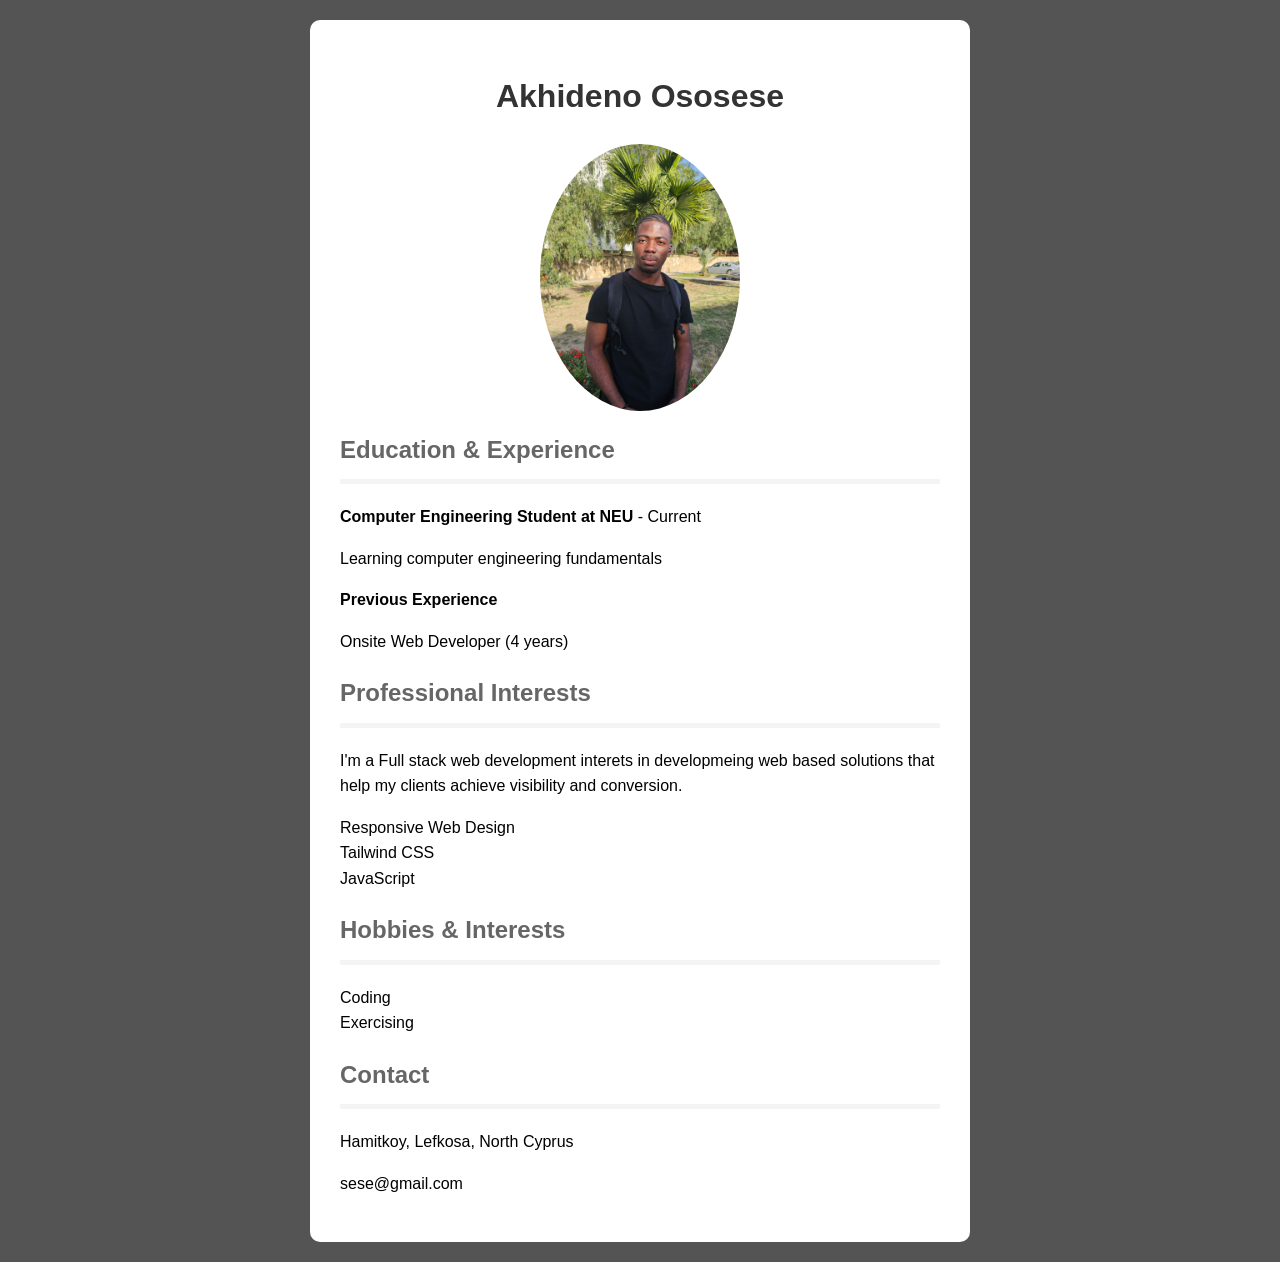
==== index.html @ d870d0c8 "For 006 assignment" ====
<!doctype html>
<html lang="en">
  <head>
    <meta charset="UTF-8" />
    <meta name="viewport" content="width=device-width, initial-scale=1.0" />
    <title>HomePage</title>
    <link rel="stylesheet" href="style.css" />
  </head>
  <body>
    <div class="container">
      <h1>Akhideno Ososese</h1>

      <img src="assets\se.jpg" alt="Mohd Abdurehman - Profile Photo" />

      <h2>Education & Experience</h2>
      <p><b>Computer Engineering Student at NEU</b> - Current</p>
      <p>Learning computer engineering fundamentals</p>
      <p><b>Previous Experience</b></p>
      <p>Onsite Web Developer (4 years)</p>

      <h2>Professional Interests</h2>
      <p>
        I'm a Full stack web development interets in developmeing web based solutions that help my clients achieve visibility and conversion.
      </p>
      <ul>
        <li>Responsive Web Design</li>
        <li>Tailwind CSS</li>
        <li>JavaScript</li>
      </ul>

      <h2>Hobbies & Interests</h2>
      <ul>
        <li>Coding</li>
        <li>Exercising</li>
      </ul>

      <h2>Contact</h2>
      <p>Hamitkoy, Lefkosa, North Cyprus</p>
      <p>sese@gmail.com</p>
    </div>
  </body>
</html>
---- style.css ----
body {
  font-family: Arial, sans-serif;
  line-height: 1.6;
  margin: 0;
  padding: 20px;
  background-color: #555454;
}

.container {
  max-width: 600px;
  margin: auto;
  background: white;
  padding: 30px;
  border-radius: 10px;
}

img {
  max-width: 200px;
  border-radius: 100%;
  display: block;
  margin: 20px auto;
}

h1 {
  color: #333;
  text-align: center;
}

h2 {
  color: #666;
  border-bottom: 5px solid #f4f4f4f1;
  padding-bottom: 10px;
}

ul {
  list-style-type: none;
  padding: 0;
}
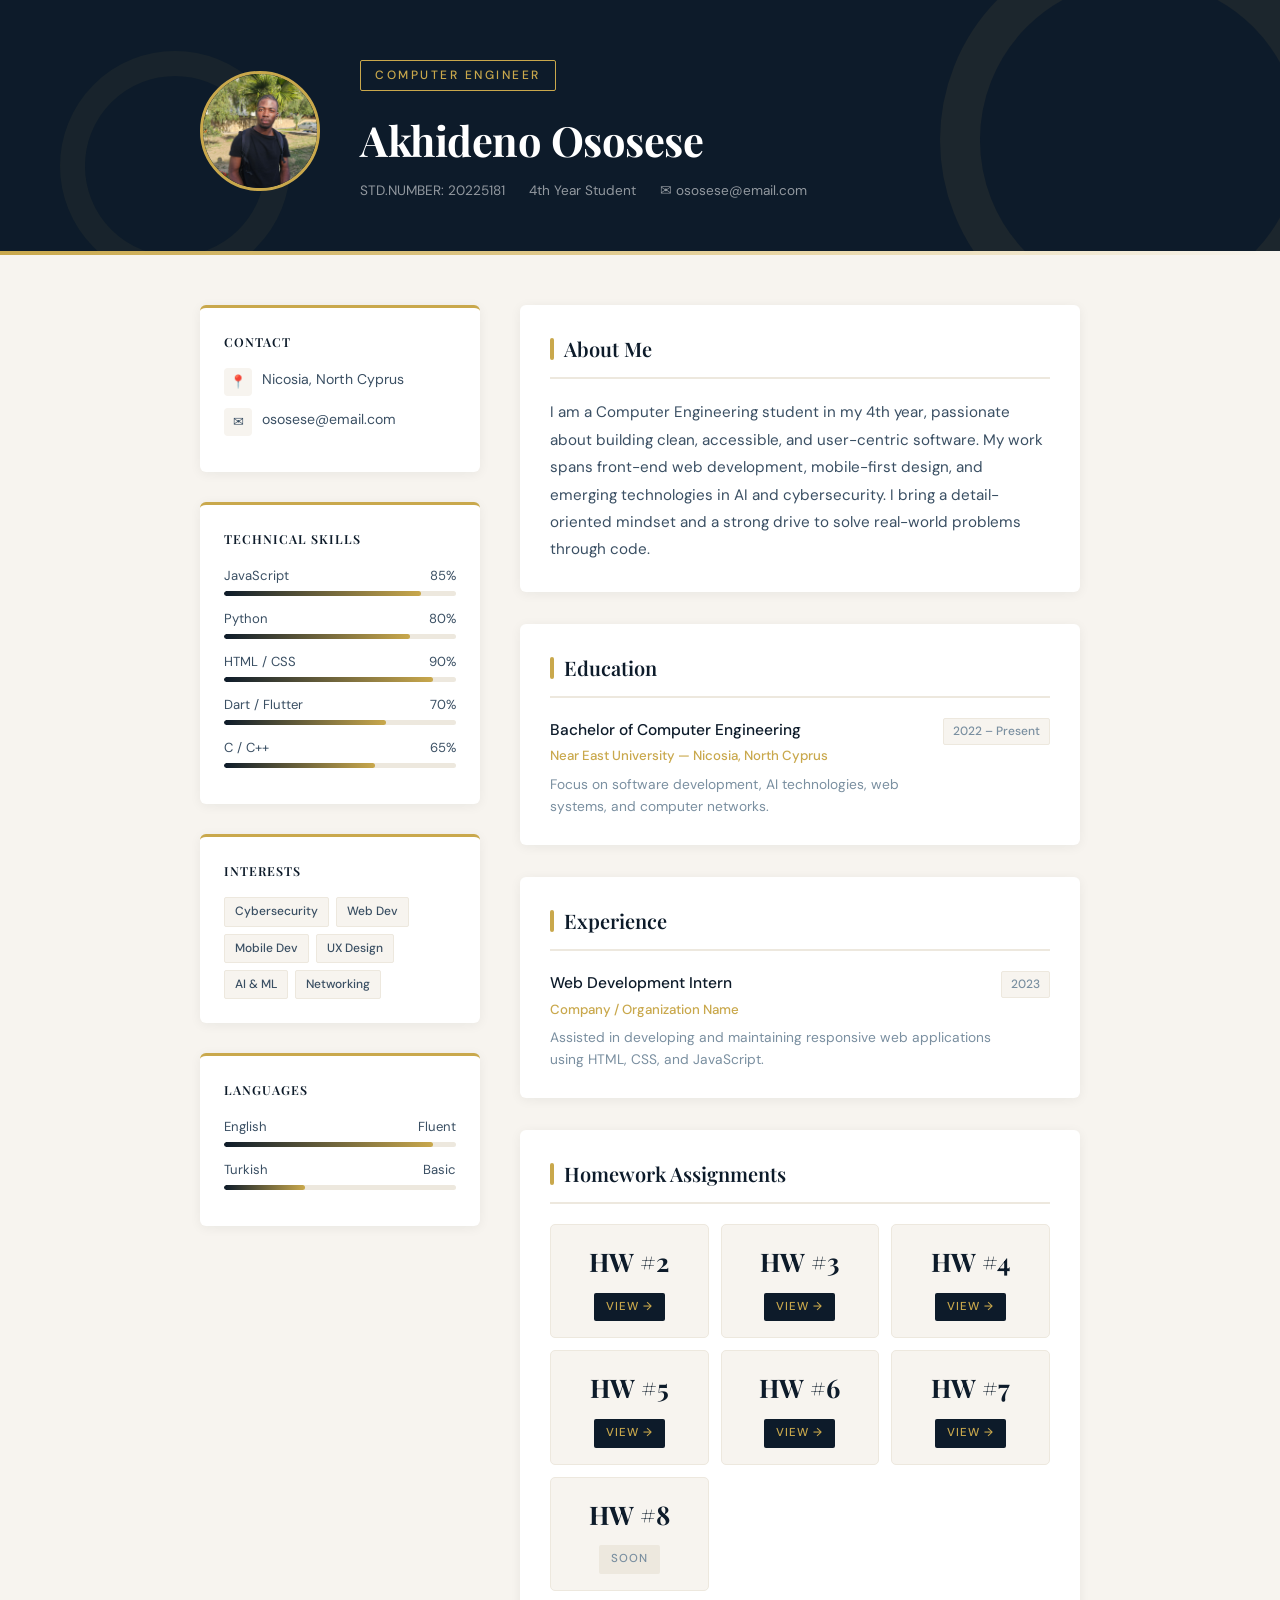
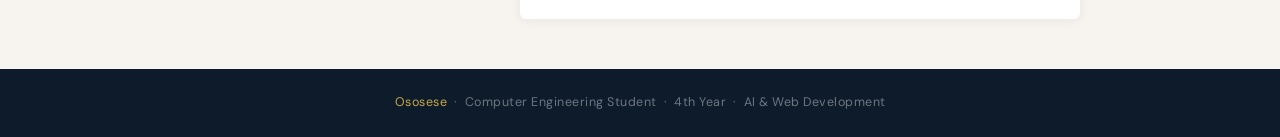
==== commit 01dc7721: "added all the hw's" ====
--- a/index.html
+++ b/index.html
@@ -1,42 +1,547 @@
 <!doctype html>
 <html lang="en">
-  <head>
-    <meta charset="UTF-8" />
-    <meta name="viewport" content="width=device-width, initial-scale=1.0" />
-    <title>HomePage</title>
-    <link rel="stylesheet" href="style.css" />
-  </head>
-  <body>
-    <div class="container">
+<head>
+  <meta charset="UTF-8" />
+  <meta name="viewport" content="width=device-width, initial-scale=1.0" />
+  <title>Ososese | Computer Engineer</title>
+  <link href="https://fonts.googleapis.com/css2?family=Playfair+Display:wght@400;600;700&family=DM+Sans:wght@300;400;500&display=swap" rel="stylesheet" />
+  <style>
+    :root {
+      --gold: #C9A84C;
+      --gold-light: #E8D5A3;
+      --navy: #0D1B2A;
+      --navy-mid: #1A2E42;
+      --navy-light: #243B55;
+      --cream: #F7F4EF;
+      --cream-dark: #EDE8DE;
+      --text-dark: #0D1B2A;
+      --text-mid: #3A4F63;
+      --text-muted: #7A8FA0;
+      --white: #ffffff;
+    }
+
+    * { margin: 0; padding: 0; box-sizing: border-box; }
+
+    body {
+      font-family: 'DM Sans', sans-serif;
+      background: var(--cream);
+      color: var(--text-dark);
+      line-height: 1.6;
+    }
+
+    /* ── HEADER ── */
+    header {
+      background: var(--navy);
+      color: var(--white);
+      padding: 0;
+      position: relative;
+      overflow: hidden;
+    }
+
+    header::before {
+      content: '';
+      position: absolute;
+      top: -60px; right: -60px;
+      width: 320px; height: 320px;
+      border-radius: 50%;
+      border: 40px solid rgba(201,168,76,0.08);
+    }
+
+    header::after {
+      content: '';
+      position: absolute;
+      bottom: -30px; left: 60px;
+      width: 180px; height: 180px;
+      border-radius: 50%;
+      border: 25px solid rgba(201,168,76,0.06);
+    }
+
+    .header-inner {
+      max-width: 960px;
+      margin: 0 auto;
+      padding: 60px 40px 50px;
+      display: flex;
+      align-items: center;
+      gap: 40px;
+      position: relative;
+      z-index: 1;
+    }
+
+    .avatar-wrap {
+      flex: 0 0 120px;
+    }
+
+    .avatar {
+      width: 120px; height: 120px;
+      border-radius: 50%;
+      border: 3px solid var(--gold);
+      object-fit: cover;
+      display: block;
+      background: var(--navy-light);
+    }
+
+    .avatar-initials {
+      width: 120px; height: 120px;
+      border-radius: 50%;
+      border: 3px solid var(--gold);
+      background: var(--navy-light);
+      display: flex; align-items: center; justify-content: center;
+      font-family: 'Playfair Display', serif;
+      font-size: 2.2rem;
+      color: var(--gold);
+      font-weight: 600;
+    }
+
+    .header-text { flex: 1; }
+
+    .header-text h1 {
+      font-family: 'Playfair Display', serif;
+      font-size: 2.6rem;
+      font-weight: 700;
+      letter-spacing: -0.5px;
+      color: var(--white);
+      margin-bottom: 6px;
+    }
+
+    .title-tag {
+      display: inline-block;
+      font-size: 0.75rem;
+      font-weight: 500;
+      letter-spacing: 2.5px;
+      text-transform: uppercase;
+      color: var(--gold);
+      border: 1px solid var(--gold);
+      padding: 5px 14px;
+      border-radius: 2px;
+      margin-bottom: 16px;
+    }
+
+    .header-meta {
+      display: flex;
+      gap: 24px;
+      flex-wrap: wrap;
+      font-size: 0.85rem;
+      color: rgba(255,255,255,0.55);
+    }
+
+    .header-meta span { display: flex; align-items: center; gap: 6px; }
+
+    /* ── GOLD DIVIDER ── */
+    .gold-bar {
+      height: 4px;
+      background: linear-gradient(90deg, var(--gold) 0%, var(--gold-light) 60%, transparent 100%);
+    }
+
+    /* ── LAYOUT ── */
+    .page {
+      max-width: 960px;
+      margin: 0 auto;
+      padding: 50px 40px;
+      display: grid;
+      grid-template-columns: 280px 1fr;
+      gap: 40px;
+      align-items: start;
+    }
+
+    /* ── SIDEBAR ── */
+    .sidebar { display: flex; flex-direction: column; gap: 30px; }
+
+    .side-card {
+      background: var(--white);
+      border-radius: 6px;
+      padding: 24px;
+      border-top: 3px solid var(--gold);
+      box-shadow: 0 2px 12px rgba(13,27,42,0.06);
+    }
+
+    .side-card h3 {
+      font-family: 'Playfair Display', serif;
+      font-size: 1rem;
+      font-weight: 600;
+      color: var(--navy);
+      margin-bottom: 16px;
+      text-transform: uppercase;
+      letter-spacing: 1px;
+      font-size: 0.78rem;
+    }
+
+    .contact-item {
+      display: flex;
+      align-items: flex-start;
+      gap: 10px;
+      margin-bottom: 12px;
+      font-size: 0.88rem;
+      color: var(--text-mid);
+    }
+
+    .contact-icon {
+      width: 28px; height: 28px;
+      border-radius: 4px;
+      background: var(--cream);
+      display: flex; align-items: center; justify-content: center;
+      flex: 0 0 28px;
+      font-size: 13px;
+    }
+
+    .skill-bar-wrap { margin-bottom: 12px; }
+
+    .skill-label {
+      display: flex;
+      justify-content: space-between;
+      font-size: 0.82rem;
+      color: var(--text-mid);
+      margin-bottom: 5px;
+    }
+
+    .skill-bar {
+      height: 5px;
+      background: var(--cream-dark);
+      border-radius: 99px;
+      overflow: hidden;
+    }
+
+    .skill-fill {
+      height: 100%;
+      background: linear-gradient(90deg, var(--navy) 0%, var(--gold) 100%);
+      border-radius: 99px;
+    }
+
+    .tag-list { display: flex; flex-wrap: wrap; gap: 7px; }
+
+    .tag {
+      font-size: 0.75rem;
+      padding: 4px 10px;
+      border-radius: 2px;
+      background: var(--cream);
+      color: var(--text-mid);
+      border: 1px solid var(--cream-dark);
+      font-weight: 500;
+    }
+
+    /* ── MAIN CONTENT ── */
+    .main { display: flex; flex-direction: column; gap: 32px; }
+
+    .section {
+      background: var(--white);
+      border-radius: 6px;
+      padding: 28px 30px;
+      box-shadow: 0 2px 12px rgba(13,27,42,0.06);
+    }
+
+    .section-title {
+      font-family: 'Playfair Display', serif;
+      font-size: 1.25rem;
+      font-weight: 600;
+      color: var(--navy);
+      margin-bottom: 20px;
+      padding-bottom: 12px;
+      border-bottom: 2px solid var(--cream-dark);
+      display: flex;
+      align-items: center;
+      gap: 10px;
+    }
+
+    .section-title::before {
+      content: '';
+      width: 4px; height: 22px;
+      background: var(--gold);
+      border-radius: 2px;
+      display: block;
+    }
+
+    .about-text {
+      font-size: 0.95rem;
+      color: var(--text-mid);
+      line-height: 1.8;
+    }
+
+    /* Timeline items */
+    .timeline-item {
+      display: grid;
+      grid-template-columns: 1fr auto;
+      gap: 8px;
+      margin-bottom: 22px;
+      padding-bottom: 22px;
+      border-bottom: 1px solid var(--cream-dark);
+      position: relative;
+    }
+
+    .timeline-item:last-child { border-bottom: none; margin-bottom: 0; padding-bottom: 0; }
+
+    .item-title {
+      font-weight: 500;
+      font-size: 0.97rem;
+      color: var(--navy);
+      margin-bottom: 3px;
+    }
+
+    .item-org {
+      font-size: 0.83rem;
+      color: var(--gold);
+      font-weight: 500;
+      margin-bottom: 6px;
+    }
+
+    .item-desc {
+      font-size: 0.86rem;
+      color: var(--text-muted);
+      line-height: 1.6;
+    }
+
+    .item-date {
+      font-size: 0.75rem;
+      font-weight: 500;
+      color: var(--text-muted);
+      white-space: nowrap;
+      background: var(--cream);
+      padding: 3px 9px;
+      border-radius: 2px;
+      height: fit-content;
+      border: 1px solid var(--cream-dark);
+    }
+
+    /* Homework grid */
+    .hw-grid {
+      display: grid;
+      grid-template-columns: repeat(auto-fill, minmax(130px, 1fr));
+      gap: 12px;
+    }
+
+    .hw-card {
+      background: var(--cream);
+      border: 1px solid var(--cream-dark);
+      border-radius: 5px;
+      padding: 16px 12px;
+      text-align: center;
+      transition: all 0.2s;
+    }
+
+    .hw-card:hover {
+      border-color: var(--gold);
+      transform: translateY(-2px);
+      box-shadow: 0 4px 14px rgba(13,27,42,0.08);
+    }
+
+    .hw-num {
+      font-family: 'Playfair Display', serif;
+      font-size: 1.6rem;
+      font-weight: 700;
+      color: var(--navy);
+      margin-bottom: 10px;
+    }
+
+    .hw-link {
+      display: inline-block;
+      background: var(--navy);
+      color: var(--gold);
+      text-decoration: none;
+      font-size: 0.72rem;
+      font-weight: 500;
+      letter-spacing: 1px;
+      padding: 5px 12px;
+      border-radius: 2px;
+      transition: background 0.2s;
+    }
+
+    .hw-link:hover { background: var(--navy-light); }
+
+    .hw-coming {
+      display: inline-block;
+      background: var(--cream-dark);
+      color: var(--text-muted);
+      font-size: 0.72rem;
+      font-weight: 500;
+      letter-spacing: 1px;
+      padding: 5px 12px;
+      border-radius: 2px;
+    }
+
+    /* Footer */
+    footer {
+      background: var(--navy);
+      color: rgba(255,255,255,0.4);
+      text-align: center;
+      padding: 24px;
+      font-size: 0.78rem;
+      letter-spacing: 0.5px;
+    }
+
+    footer span { color: var(--gold); }
+
+    @media (max-width: 720px) {
+      .page { grid-template-columns: 1fr; padding: 30px 20px; }
+      .header-inner { flex-direction: column; align-items: flex-start; padding: 40px 24px 36px; }
+      .header-text h1 { font-size: 2rem; }
+      .hw-grid { grid-template-columns: repeat(3, 1fr); }
+    }
+  </style>
+</head>
+<body>
+
+<header>
+  <div class="header-inner">
+    <div class="avatar-wrap">
+  <img src="assets\se.jpg" alt="Profile Photo" class="avatar">
+</div>
+
+    <div class="header-text">
+      <div class="title-tag">Computer Engineer</div>
       <h1>Akhideno Ososese</h1>
-
-      <img src="assets\se.jpg" alt="Mohd Abdurehman - Profile Photo" />
-
-      <h2>Education & Experience</h2>
-      <p><b>Computer Engineering Student at NEU</b> - Current</p>
-      <p>Learning computer engineering fundamentals</p>
-      <p><b>Previous Experience</b></p>
-      <p>Onsite Web Developer (4 years)</p>
-
-      <h2>Professional Interests</h2>
-      <p>
-        I'm a Full stack web development interets in developmeing web based solutions that help my clients achieve visibility and conversion.
+      <div class="header-meta">
+        <span>STD.NUMBER: 20225181</span>
+        <span> 4th Year Student</span>
+        <span>✉ ososese@email.com</span>
+      </div>
+    </div>
+  </div>
+</header>
+<div class="gold-bar"></div>
+
+<div class="page">
+
+  <!-- SIDEBAR -->
+  <aside class="sidebar">
+
+    <div class="side-card">
+      <h3>Contact</h3>
+      <div class="contact-item">
+        <div class="contact-icon">📍</div>
+        <div>Nicosia, North Cyprus</div>
+      </div>
+      <div class="contact-item">
+        <div class="contact-icon">✉</div>
+        <div>ososese@email.com</div>
+      </div>
+      
+    </div>
+
+    <div class="side-card">
+      <h3>Technical Skills</h3>
+      <div class="skill-bar-wrap">
+        <div class="skill-label"><span>JavaScript</span><span>85%</span></div>
+        <div class="skill-bar"><div class="skill-fill" style="width:85%"></div></div>
+      </div>
+      <div class="skill-bar-wrap">
+        <div class="skill-label"><span>Python</span><span>80%</span></div>
+        <div class="skill-bar"><div class="skill-fill" style="width:80%"></div></div>
+      </div>
+      <div class="skill-bar-wrap">
+        <div class="skill-label"><span>HTML / CSS</span><span>90%</span></div>
+        <div class="skill-bar"><div class="skill-fill" style="width:90%"></div></div>
+      </div>
+      <div class="skill-bar-wrap">
+        <div class="skill-label"><span>Dart / Flutter</span><span>70%</span></div>
+        <div class="skill-bar"><div class="skill-fill" style="width:70%"></div></div>
+      </div>
+      <div class="skill-bar-wrap">
+        <div class="skill-label"><span>C / C++</span><span>65%</span></div>
+        <div class="skill-bar"><div class="skill-fill" style="width:65%"></div></div>
+      </div>
+    </div>
+
+    <div class="side-card">
+      <h3>Interests</h3>
+      <div class="tag-list">
+        <span class="tag">Cybersecurity</span>
+        <span class="tag">Web Dev</span>
+        <span class="tag">Mobile Dev</span>
+        <span class="tag">UX Design</span>
+        <span class="tag">AI & ML</span>
+        <span class="tag">Networking</span>
+      </div>
+    </div>
+
+    <div class="side-card">
+      <h3>Languages</h3>
+      <div class="skill-bar-wrap">
+        <div class="skill-label"><span>English</span><span>Fluent</span></div>
+        <div class="skill-bar"><div class="skill-fill" style="width:90%"></div></div>
+      </div>
+      
+      <div class="skill-bar-wrap">
+        <div class="skill-label"><span>Turkish</span><span>Basic</span></div>
+        <div class="skill-bar"><div class="skill-fill" style="width:35%"></div></div>
+      </div>
+    </div>
+
+  </aside>
+
+  <!-- MAIN -->
+  <main class="main">
+
+    <div class="section">
+      <div class="section-title">About Me</div>
+      <p class="about-text">
+        I am a Computer Engineering student in my 4th year, passionate about building clean, accessible, and user-centric software. My work spans front-end web development, mobile-first design, and emerging technologies in AI and cybersecurity. I bring a detail-oriented mindset and a strong drive to solve real-world problems through code.
       </p>
-      <ul>
-        <li>Responsive Web Design</li>
-        <li>Tailwind CSS</li>
-        <li>JavaScript</li>
-      </ul>
-
-      <h2>Hobbies & Interests</h2>
-      <ul>
-        <li>Coding</li>
-        <li>Exercising</li>
-      </ul>
-
-      <h2>Contact</h2>
-      <p>Hamitkoy, Lefkosa, North Cyprus</p>
-      <p>sese@gmail.com</p>
-    </div>
-  </body>
-</html>
+    </div>
+
+    <div class="section">
+      <div class="section-title">Education</div>
+      <div class="timeline-item">
+        <div>
+          <div class="item-title">Bachelor of Computer Engineering</div>
+          <div class="item-org">Near East University — Nicosia, North Cyprus</div>
+          <div class="item-desc">Focus on software development, AI technologies, web systems, and computer networks.</div>
+        </div>
+        <div class="item-date">2022 – Present</div>
+      </div>
+      
+    </div>
+
+    <div class="section">
+      <div class="section-title">Experience</div>
+     
+      <div class="timeline-item">
+        <div>
+          <div class="item-title">Web Development Intern</div>
+          <div class="item-org">Company / Organization Name</div>
+          <div class="item-desc">Assisted in developing and maintaining responsive web applications using HTML, CSS, and JavaScript.</div>
+        </div>
+        <div class="item-date">2023</div>
+      </div>
+    </div>
+
+    <div class="section">
+      <div class="section-title">Homework Assignments</div>
+      <div class="hw-grid">
+        <div class="hw-card">
+          <div class="hw-num">HW #2</div>
+          <a href="hw2/006-HW-2.pdf" class="hw-link">VIEW →</a>
+        </div>
+        <div class="hw-card">
+          <div class="hw-num">HW #3</div>
+          <a href="hw3/006-HW-3.pdf" class="hw-link">VIEW →</a>
+        </div>
+        <div class="hw-card">
+          <div class="hw-num">HW #4</div>
+          <a href="hw4/006-HW-4.pdf" class="hw-link">VIEW →</a>
+        </div>
+        <div class="hw-card">
+          <div class="hw-num">HW #5</div>
+          <a href="hw5/006-HW-5.pdf" class="hw-link">VIEW →</a>
+        </div>
+        <div class="hw-card">
+          <div class="hw-num">HW #6</div>
+          <a href="hw6/006-HW-6.pdf" class="hw-link">VIEW →</a>
+        </div>
+        <div class="hw-card">
+          <div class="hw-num">HW #7</div>
+          <a href="hw7/006-HW-7.pdf" class="hw-link">VIEW →</a>
+        </div>
+        <div class="hw-card">
+          <div class="hw-num">HW #8</div>
+          <span class="hw-coming">SOON</span>
+        </div>
+      </div>
+    </div>
+
+  </main>
+</div>
+
+<footer>
+  <p><span>Ososese</span> &nbsp;·&nbsp; Computer Engineering Student &nbsp;·&nbsp; 4th Year &nbsp;·&nbsp; AI & Web Development</p>
+</footer>
+
+</body>
+</html>
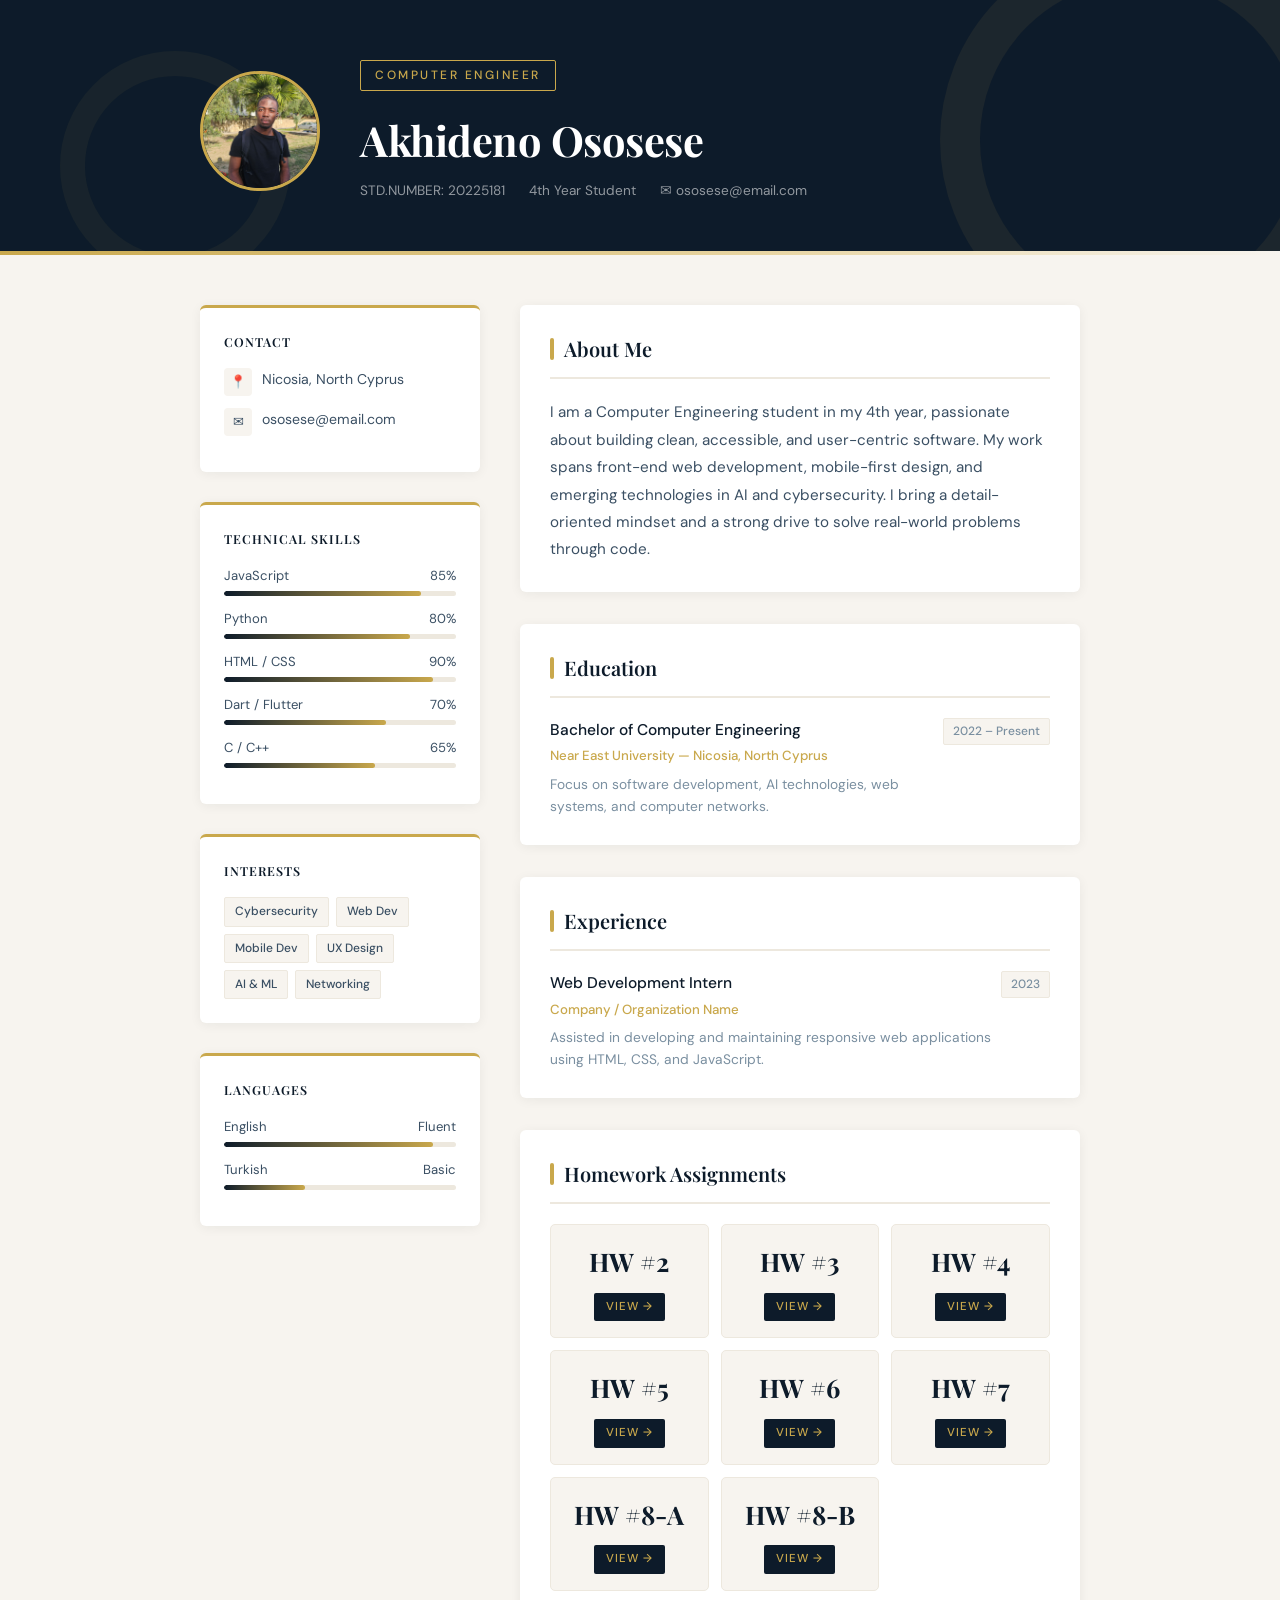
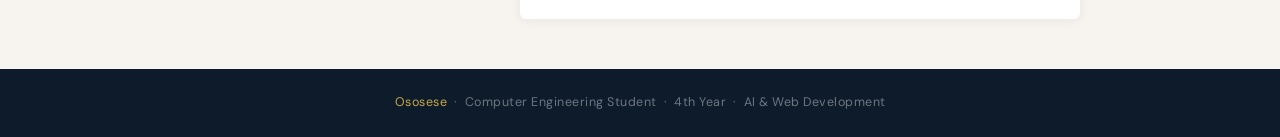
==== commit a612ed6c: "This commit was made after hw 8" ====
--- a/index.html
+++ b/index.html
@@ -530,8 +530,12 @@
           <a href="hw7/006-HW-7.pdf" class="hw-link">VIEW →</a>
         </div>
         <div class="hw-card">
-          <div class="hw-num">HW #8</div>
-          <span class="hw-coming">SOON</span>
+          <div class="hw-num">HW #8-A</div>
+          <a href="hw8/movie8.html" class="hw-link">VIEW →</a>
+        </div>
+        <div class="hw-card">
+          <div class="hw-num">HW #8-B</div>
+          <a href="hw8/analysis.html" class="hw-link">VIEW →</a>
         </div>
       </div>
     </div>
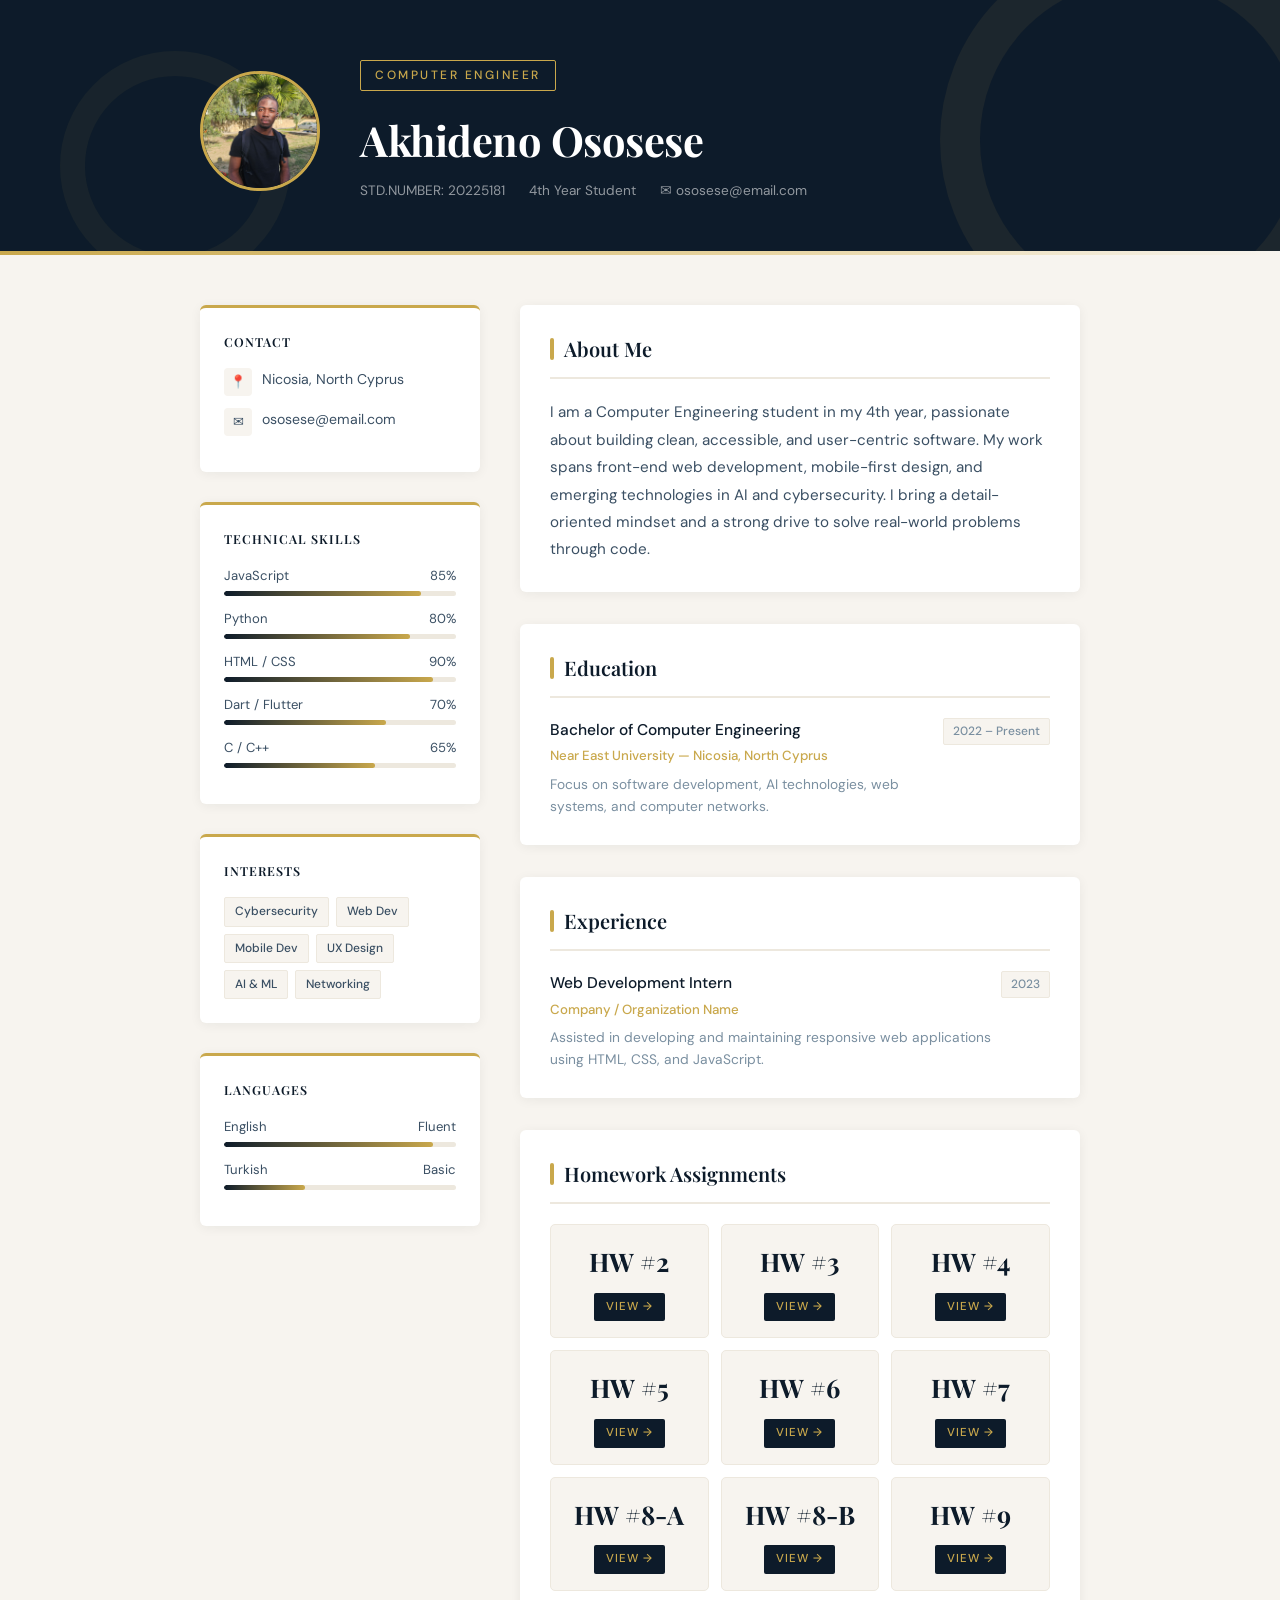
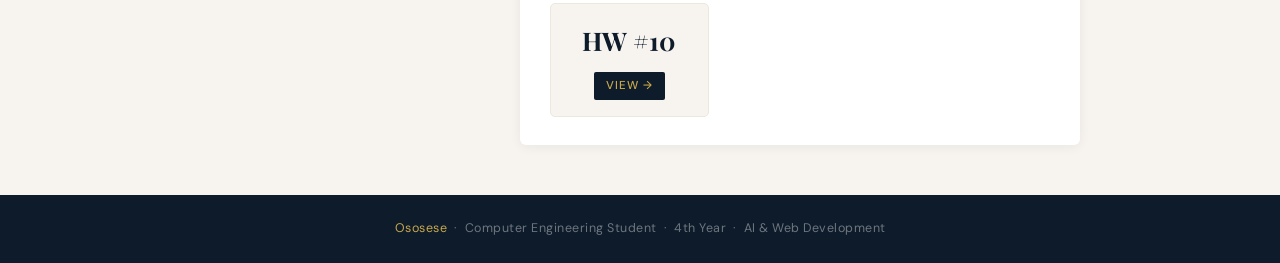
==== commit 3754c332: "This commit was made after hw 9 and 10" ====
--- a/index.html
+++ b/index.html
@@ -537,6 +537,14 @@
           <div class="hw-num">HW #8-B</div>
           <a href="hw8/analysis.html" class="hw-link">VIEW →</a>
         </div>
+        <div class="hw-card">
+          <div class="hw-num">HW #9</div>
+          <a href="hw9/form9.html" class="hw-link">VIEW →</a>
+        </div>
+        <div class="hw-card">
+          <div class="hw-num">HW #10</div>
+          <a href="hw10/survey.html" class="hw-link">VIEW →</a>
+        </div>
       </div>
     </div>
 
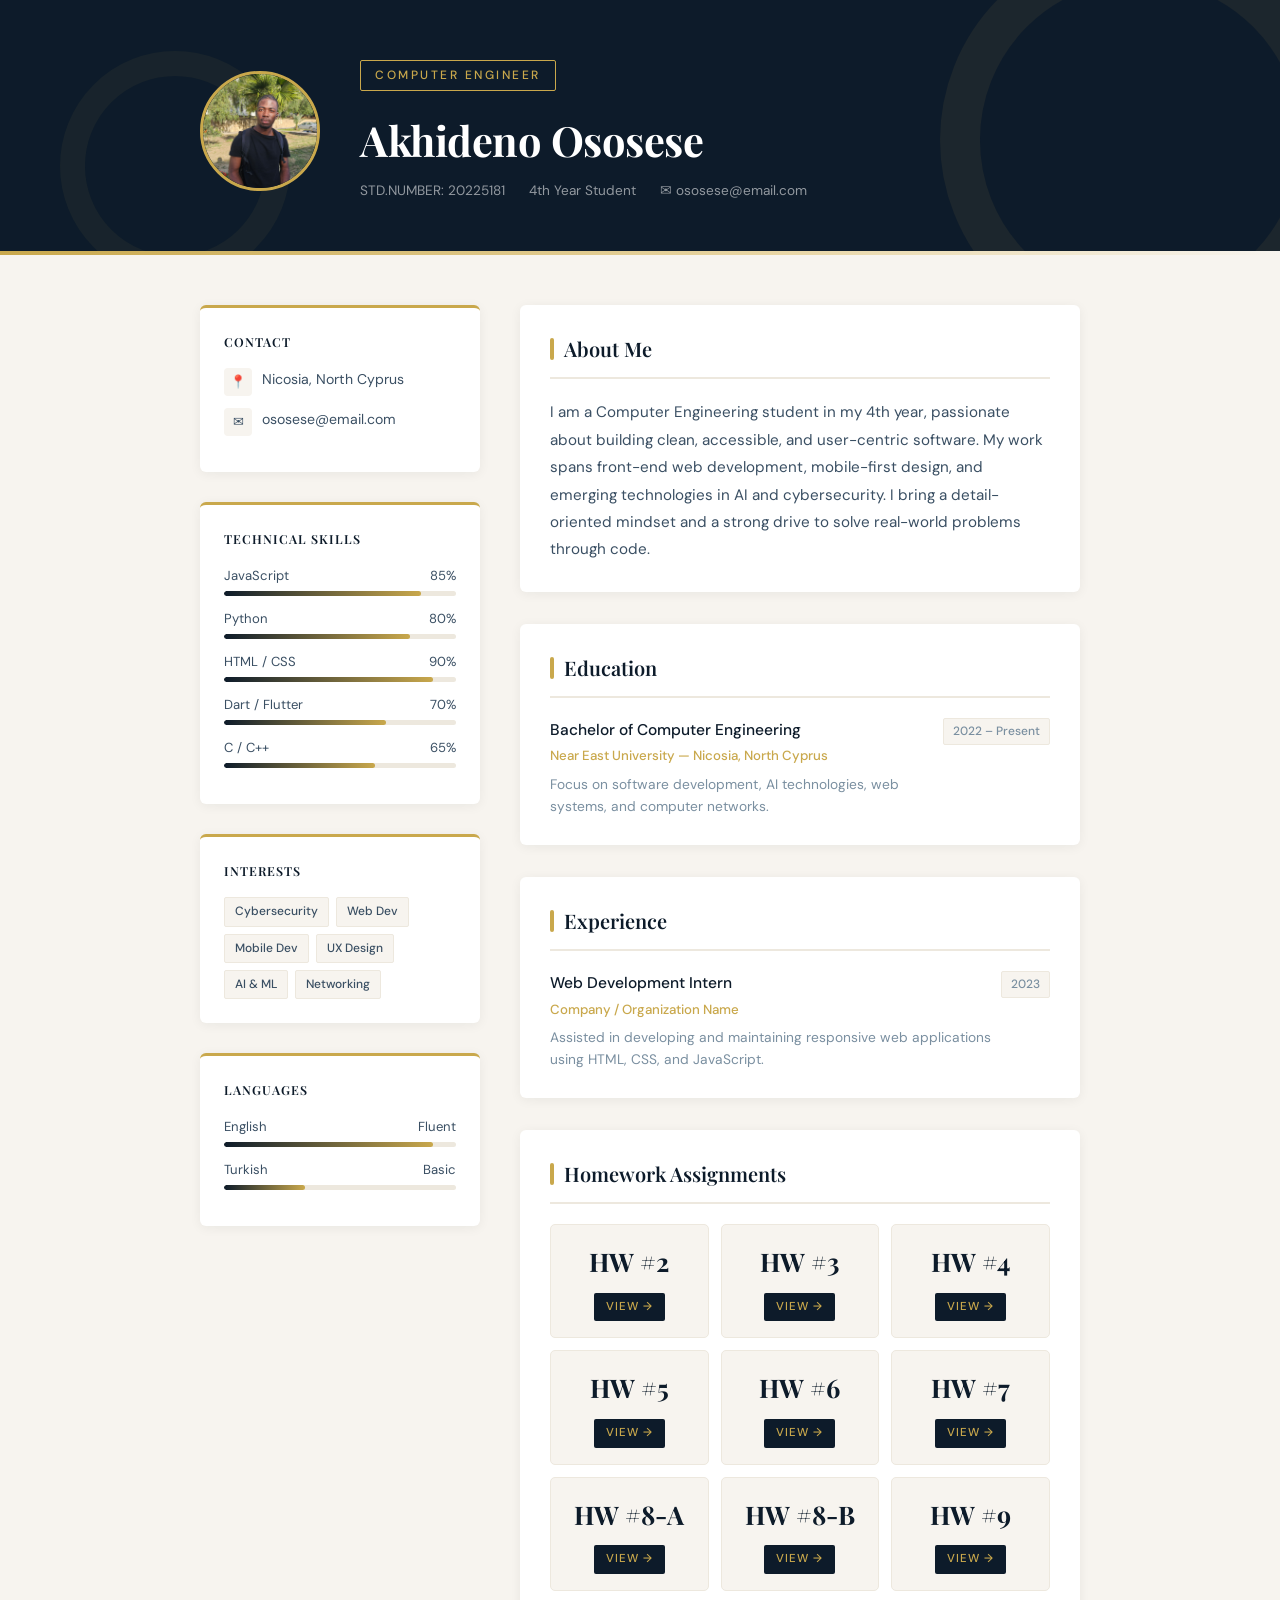
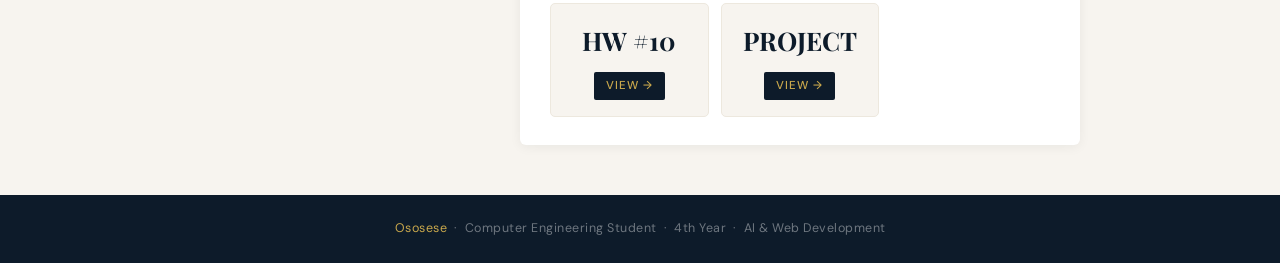
==== commit 00ea78a1: "This commit was made for the project" ====
--- a/index.html
+++ b/index.html
@@ -545,6 +545,10 @@
           <div class="hw-num">HW #10</div>
           <a href="hw10/survey.html" class="hw-link">VIEW →</a>
         </div>
+        <div class="hw-card">
+          <div class="hw-num">PROJECT</div>
+          <a href="project/project.html" class="hw-link">VIEW →</a>
+        </div>
       </div>
     </div>
 
